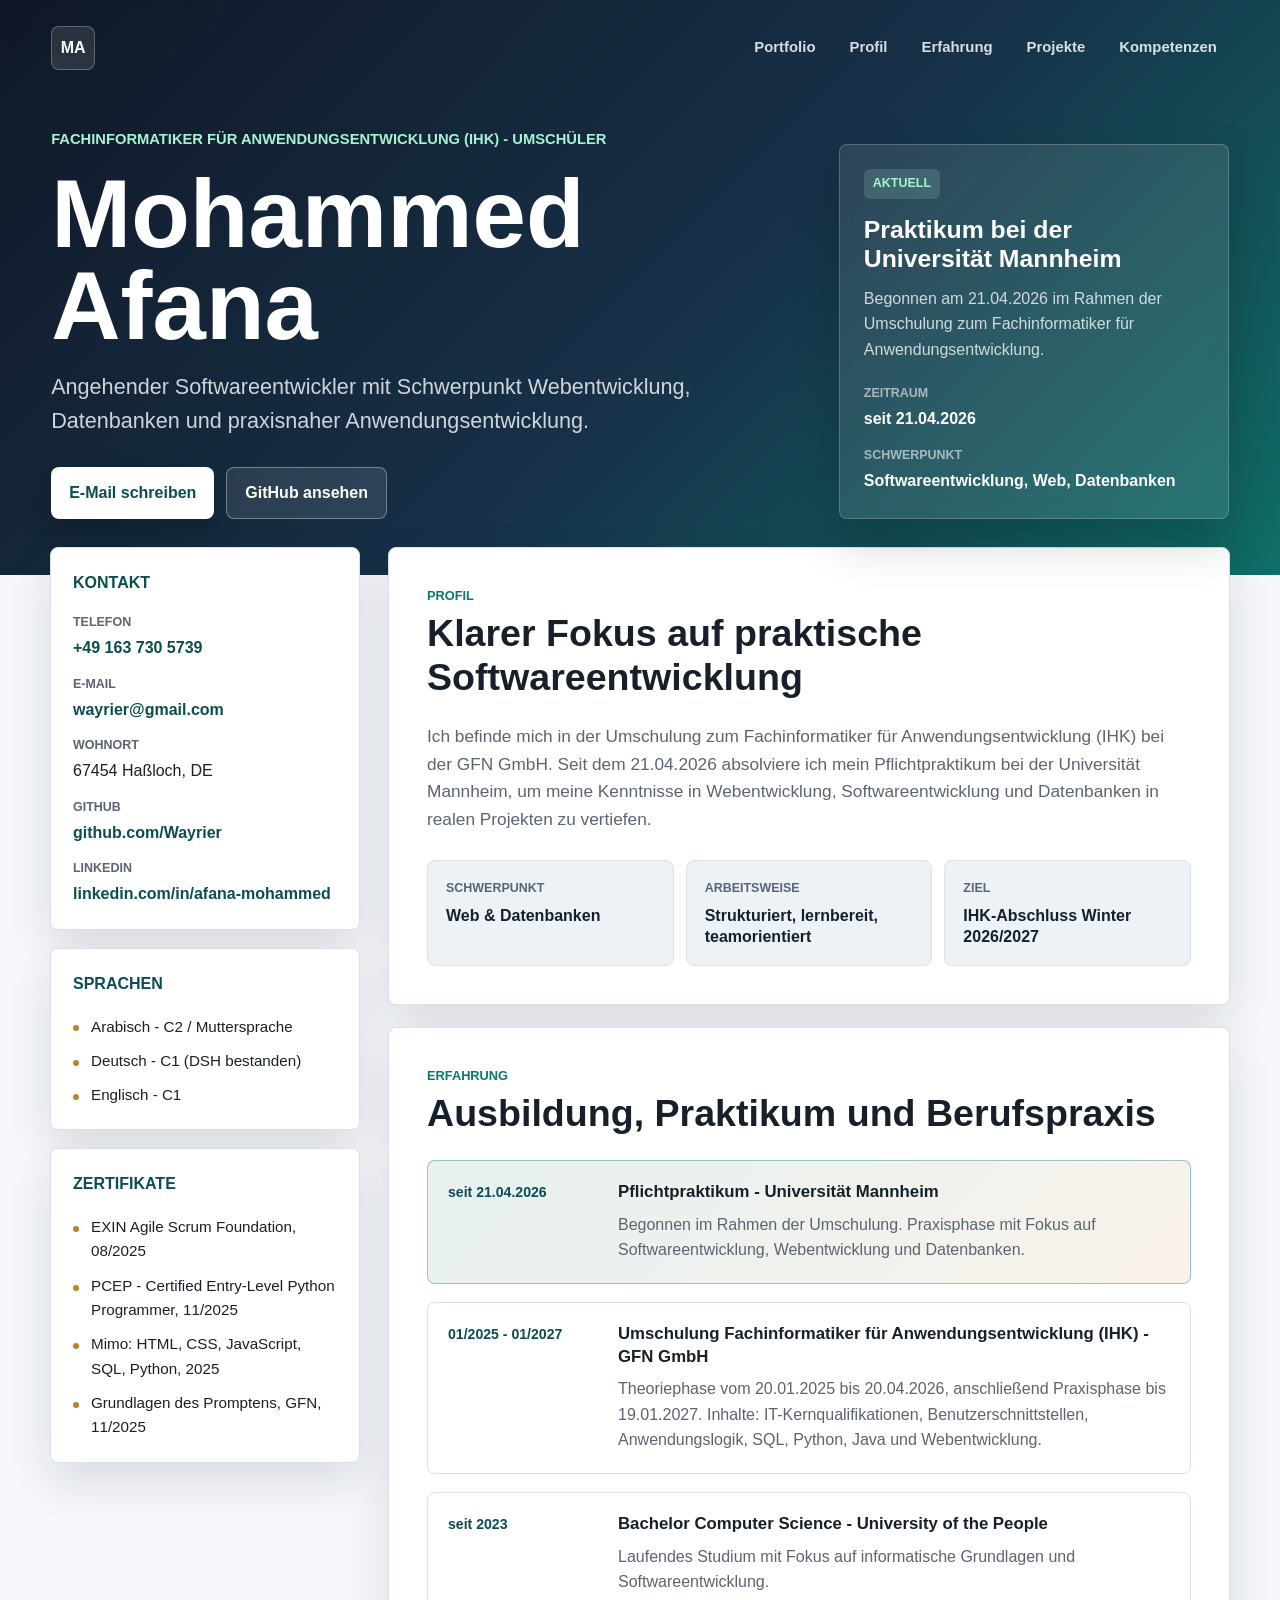
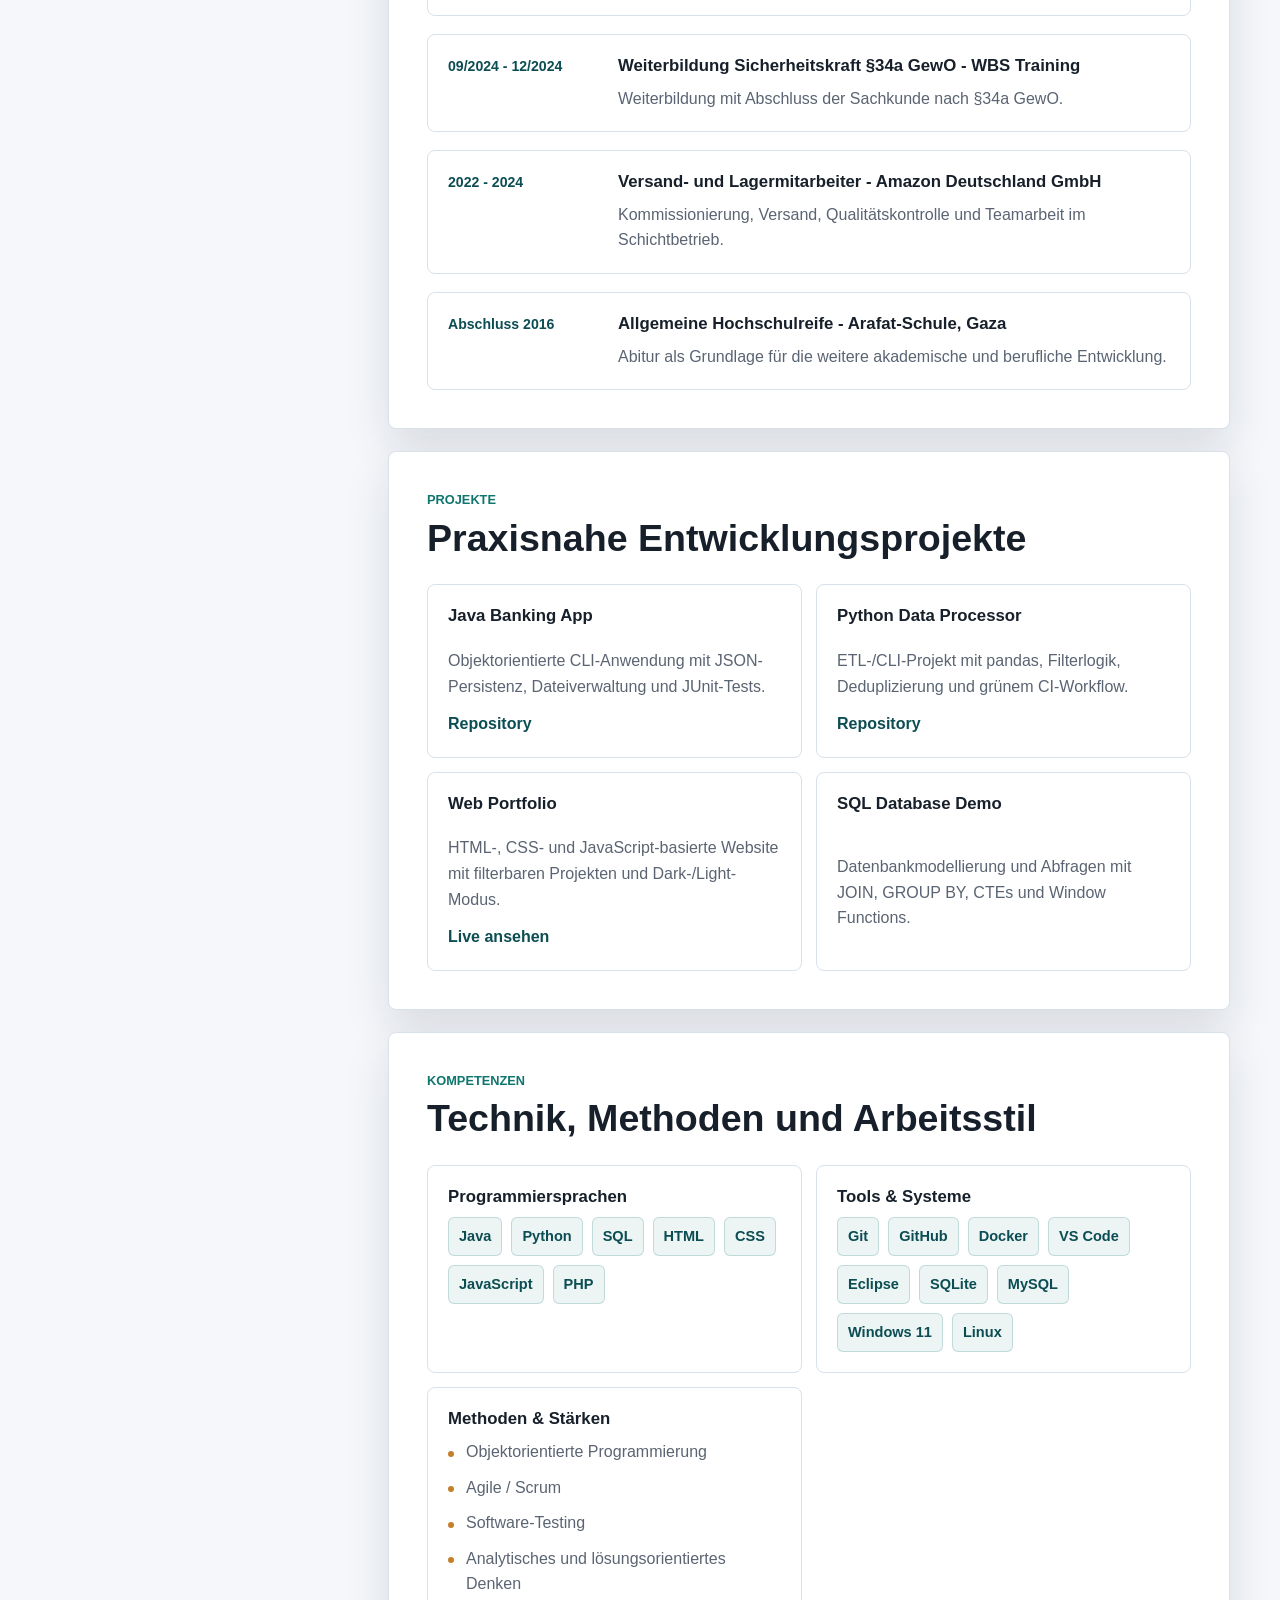
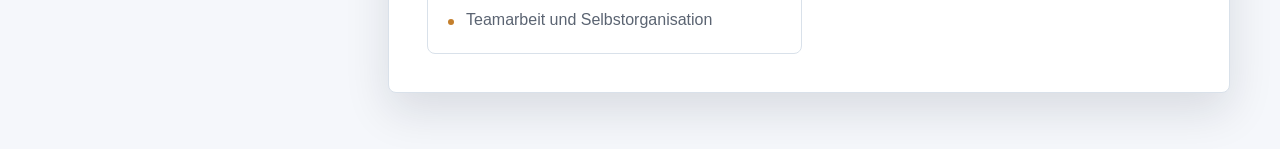
==== lebenslauf.html @ 51e009a4 "Update portfolio and CV" ====
<!DOCTYPE html>
<html lang="de">
<head>
    <meta charset="utf-8">
    <meta name="viewport" content="width=device-width, initial-scale=1.0">
    <meta name="description" content="Moderner Lebenslauf von Mohammed Afana, angehender Fachinformatiker für Anwendungsentwicklung.">
    <title>Lebenslauf | Mohammed Afana</title>
    <link rel="stylesheet" href="lebenslauf.css">
</head>
<body>
    <a class="skip-link" href="#inhalt">Zum Inhalt springen</a>

    <header class="hero">
        <nav class="topbar" aria-label="Hauptnavigation">
            <a class="brand" href="index.html" aria-label="Zurueck zum Portfolio">
                <span>MA</span>
            </a>
            <ul>
                <li><a href="index.html">Portfolio</a></li>
                <li><a href="#profil">Profil</a></li>
                <li><a href="#erfahrung">Erfahrung</a></li>
                <li><a href="#projekte">Projekte</a></li>
                <li><a href="#kompetenzen">Kompetenzen</a></li>
            </ul>
        </nav>

        <div class="hero-grid">
            <div class="hero-copy">
                <p class="role">Fachinformatiker für Anwendungsentwicklung (IHK) - Umschüler</p>
                <h1>Mohammed Afana</h1>
                <p class="hero-text">
                    Angehender Softwareentwickler mit Schwerpunkt Webentwicklung, Datenbanken
                    und praxisnaher Anwendungsentwicklung.
                </p>
                <div class="hero-actions" aria-label="Kontaktaktionen">
                    <a class="button primary" href="mailto:wayrier@gmail.com">E-Mail schreiben</a>
                    <a class="button secondary" href="https://github.com/Wayrier" target="_blank" rel="noreferrer">GitHub ansehen</a>
                </div>
            </div>

            <aside class="current-status" aria-label="Aktuelle Station">
                <span class="status-label">Aktuell</span>
                <h2>Praktikum bei der Universität Mannheim</h2>
                <p>Begonnen am 21.04.2026 im Rahmen der Umschulung zum Fachinformatiker für Anwendungsentwicklung.</p>
                <dl>
                    <div>
                        <dt>Zeitraum</dt>
                        <dd>seit 21.04.2026</dd>
                    </div>
                    <div>
                        <dt>Schwerpunkt</dt>
                        <dd>Softwareentwicklung, Web, Datenbanken</dd>
                    </div>
                </dl>
            </aside>
        </div>
    </header>

    <main id="inhalt" class="page-shell">
        <aside class="sidebar" aria-label="Kurzprofil und Kontakt">
            <section class="panel" id="kontakt">
                <h2>Kontakt</h2>
                <ul class="contact-list">
                    <li><span>Telefon</span><a href="tel:+491637305739">+49 163 730 5739</a></li>
                    <li><span>E-Mail</span><a href="mailto:wayrier@gmail.com">wayrier@gmail.com</a></li>
                    <li><span>Wohnort</span>67454 Haßloch, DE</li>
                    <li><span>GitHub</span><a href="https://github.com/Wayrier" target="_blank" rel="noreferrer">github.com/Wayrier</a></li>
                    <li><span>LinkedIn</span><a href="https://linkedin.com/in/afana-mohammed" target="_blank" rel="noreferrer">linkedin.com/in/afana-mohammed</a></li>
                </ul>
            </section>

            <section class="panel" id="sprachen">
                <h2>Sprachen</h2>
                <ul class="skill-list compact">
                    <li>Arabisch - C2 / Muttersprache</li>
                    <li>Deutsch - C1 (DSH bestanden)</li>
                    <li>Englisch - C1</li>
                </ul>
            </section>

            <section class="panel" id="zertifikate">
                <h2>Zertifikate</h2>
                <ul class="skill-list compact">
                    <li>EXIN Agile Scrum Foundation, 08/2025</li>
                    <li>PCEP - Certified Entry-Level Python Programmer, 11/2025</li>
                    <li>Mimo: HTML, CSS, JavaScript, SQL, Python, 2025</li>
                    <li>Grundlagen des Promptens, GFN, 11/2025</li>
                </ul>
            </section>
        </aside>

        <div class="content">
            <section class="section-block" id="profil">
                <div class="section-heading">
                    <p>Profil</p>
                    <h2>Klarer Fokus auf praktische Softwareentwicklung</h2>
                </div>
                <p class="lead">
                    Ich befinde mich in der Umschulung zum Fachinformatiker für Anwendungsentwicklung
                    (IHK) bei der GFN GmbH. Seit dem 21.04.2026 absolviere ich mein Pflichtpraktikum
                    bei der Universität Mannheim, um meine Kenntnisse in Webentwicklung, Softwareentwicklung
                    und Datenbanken in realen Projekten zu vertiefen.
                </p>
                <div class="highlight-grid">
                    <article>
                        <span>Schwerpunkt</span>
                        <strong>Web & Datenbanken</strong>
                    </article>
                    <article>
                        <span>Arbeitsweise</span>
                        <strong>Strukturiert, lernbereit, teamorientiert</strong>
                    </article>
                    <article>
                        <span>Ziel</span>
                        <strong>IHK-Abschluss Winter 2026/2027</strong>
                    </article>
                </div>
            </section>

            <section class="section-block" id="erfahrung">
                <div class="section-heading">
                    <p>Erfahrung</p>
                    <h2>Ausbildung, Praktikum und Berufspraxis</h2>
                </div>

                <div class="timeline">
                    <article class="timeline-item featured">
                        <time datetime="2026-04-21">seit 21.04.2026</time>
                        <div>
                            <h3>Pflichtpraktikum - Universität Mannheim</h3>
                            <p>Begonnen im Rahmen der Umschulung. Praxisphase mit Fokus auf Softwareentwicklung, Webentwicklung und Datenbanken.</p>
                        </div>
                    </article>

                    <article class="timeline-item">
                        <time datetime="2025-01">01/2025 - 01/2027</time>
                        <div>
                            <h3>Umschulung Fachinformatiker für Anwendungsentwicklung (IHK) - GFN GmbH</h3>
                            <p>Theoriephase vom 20.01.2025 bis 20.04.2026, anschließend Praxisphase bis 19.01.2027. Inhalte: IT-Kernqualifikationen, Benutzerschnittstellen, Anwendungslogik, SQL, Python, Java und Webentwicklung.</p>
                        </div>
                    </article>

                    <article class="timeline-item">
                        <time datetime="2023">seit 2023</time>
                        <div>
                            <h3>Bachelor Computer Science - University of the People</h3>
                            <p>Laufendes Studium mit Fokus auf informatische Grundlagen und Softwareentwicklung.</p>
                        </div>
                    </article>

                    <article class="timeline-item">
                        <time datetime="2024-09">09/2024 - 12/2024</time>
                        <div>
                            <h3>Weiterbildung Sicherheitskraft §34a GewO - WBS Training</h3>
                            <p>Weiterbildung mit Abschluss der Sachkunde nach §34a GewO.</p>
                        </div>
                    </article>

                    <article class="timeline-item">
                        <time datetime="2022">2022 - 2024</time>
                        <div>
                            <h3>Versand- und Lagermitarbeiter - Amazon Deutschland GmbH</h3>
                            <p>Kommissionierung, Versand, Qualitätskontrolle und Teamarbeit im Schichtbetrieb.</p>
                        </div>
                    </article>

                    <article class="timeline-item">
                        <time datetime="2016">Abschluss 2016</time>
                        <div>
                            <h3>Allgemeine Hochschulreife - Arafat-Schule, Gaza</h3>
                            <p>Abitur als Grundlage für die weitere akademische und berufliche Entwicklung.</p>
                        </div>
                    </article>
                </div>
            </section>

            <section class="section-block" id="projekte">
                <div class="section-heading">
                    <p>Projekte</p>
                    <h2>Praxisnahe Entwicklungsprojekte</h2>
                </div>

                <div class="project-grid">
                    <article class="project-card">
                        <h3>Java Banking App</h3>
                        <p>Objektorientierte CLI-Anwendung mit JSON-Persistenz, Dateiverwaltung und JUnit-Tests.</p>
                        <a href="https://github.com/Wayrier/java-banking-app" target="_blank" rel="noreferrer">Repository</a>
                    </article>

                    <article class="project-card">
                        <h3>Python Data Processor</h3>
                        <p>ETL-/CLI-Projekt mit pandas, Filterlogik, Deduplizierung und grünem CI-Workflow.</p>
                        <a href="https://github.com/Wayrier/Python-Data-Processor" target="_blank" rel="noreferrer">Repository</a>
                    </article>

                    <article class="project-card">
                        <h3>Web Portfolio</h3>
                        <p>HTML-, CSS- und JavaScript-basierte Website mit filterbaren Projekten und Dark-/Light-Modus.</p>
                        <a href="https://wayrier.github.io/Web-Project" target="_blank" rel="noreferrer">Live ansehen</a>
                    </article>

                    <article class="project-card">
                        <h3>SQL Database Demo</h3>
                        <p>Datenbankmodellierung und Abfragen mit JOIN, GROUP BY, CTEs und Window Functions.</p>
                    </article>
                </div>
            </section>

            <section class="section-block" id="kompetenzen">
                <div class="section-heading">
                    <p>Kompetenzen</p>
                    <h2>Technik, Methoden und Arbeitsstil</h2>
                </div>

                <div class="competency-grid">
                    <article>
                        <h3>Programmiersprachen</h3>
                        <ul class="tag-list">
                            <li>Java</li>
                            <li>Python</li>
                            <li>SQL</li>
                            <li>HTML</li>
                            <li>CSS</li>
                            <li>JavaScript</li>
                            <li>PHP</li>
                        </ul>
                    </article>

                    <article>
                        <h3>Tools & Systeme</h3>
                        <ul class="tag-list">
                            <li>Git</li>
                            <li>GitHub</li>
                            <li>Docker</li>
                            <li>VS Code</li>
                            <li>Eclipse</li>
                            <li>SQLite</li>
                            <li>MySQL</li>
                            <li>Windows 11</li>
                            <li>Linux</li>
                        </ul>
                    </article>

                    <article>
                        <h3>Methoden & Stärken</h3>
                        <ul class="skill-list">
                            <li>Objektorientierte Programmierung</li>
                            <li>Agile / Scrum</li>
                            <li>Software-Testing</li>
                            <li>Analytisches und lösungsorientiertes Denken</li>
                            <li>Teamarbeit und Selbstorganisation</li>
                        </ul>
                    </article>
                </div>
            </section>
        </div>
    </main>
</body>
</html>
---- lebenslauf.css ----
:root {
    --bg: #f5f7fb;
    --surface: #ffffff;
    --surface-muted: #edf2f7;
    --ink: #17202a;
    --muted: #5b6472;
    --line: #d9e1ea;
    --accent: #0f766e;
    --accent-dark: #0b4d52;
    --accent-warm: #c47f2c;
    --hero: #111827;
    --hero-soft: #17324a;
    --shadow: 0 18px 45px rgba(15, 23, 42, 0.12);
}

* {
    box-sizing: border-box;
}

html {
    scroll-behavior: smooth;
}

body {
    min-width: 320px;
    margin: 0;
    background:
        linear-gradient(180deg, rgba(15, 118, 110, 0.08), rgba(245, 247, 251, 0) 380px),
        var(--bg);
    color: var(--ink);
    font-family: "Segoe UI", Arial, sans-serif;
    line-height: 1.6;
}

a {
    color: inherit;
}

.skip-link {
    position: absolute;
    left: 16px;
    top: -48px;
    z-index: 10;
    padding: 10px 14px;
    border-radius: 6px;
    background: var(--surface);
    color: var(--ink);
    text-decoration: none;
    box-shadow: var(--shadow);
    transition: top 160ms ease;
}

.skip-link:focus {
    top: 16px;
}

.hero {
    background:
        linear-gradient(135deg, rgba(17, 24, 39, 0.98), rgba(23, 50, 74, 0.96) 55%, rgba(15, 118, 110, 0.92)),
        var(--hero);
    color: #fff;
    padding: 26px clamp(18px, 4vw, 54px) 56px;
}

.topbar {
    display: flex;
    align-items: center;
    justify-content: space-between;
    gap: 24px;
    max-width: 1180px;
    margin: 0 auto 58px;
}

.brand {
    display: inline-flex;
    width: 44px;
    height: 44px;
    align-items: center;
    justify-content: center;
    border: 1px solid rgba(255, 255, 255, 0.26);
    border-radius: 8px;
    background: rgba(255, 255, 255, 0.11);
    color: #fff;
    font-weight: 800;
    letter-spacing: 0;
    text-decoration: none;
}

.topbar ul {
    display: flex;
    flex-wrap: wrap;
    justify-content: flex-end;
    gap: 10px;
    padding: 0;
    margin: 0;
    list-style: none;
}

.topbar a:not(.brand) {
    display: inline-flex;
    min-height: 38px;
    align-items: center;
    padding: 8px 12px;
    border-radius: 8px;
    color: rgba(255, 255, 255, 0.84);
    font-size: 0.93rem;
    font-weight: 600;
    text-decoration: none;
}

.topbar a:not(.brand):hover,
.topbar a:not(.brand):focus-visible {
    background: rgba(255, 255, 255, 0.12);
    color: #fff;
    outline: none;
}

.hero-grid {
    display: grid;
    grid-template-columns: minmax(0, 1fr) minmax(300px, 390px);
    gap: clamp(28px, 6vw, 72px);
    align-items: end;
    max-width: 1180px;
    margin: 0 auto;
}

.role {
    margin: 0 0 16px;
    color: #a7f3d0;
    font-size: 0.92rem;
    font-weight: 700;
    text-transform: uppercase;
}

h1,
h2,
h3,
p {
    margin-top: 0;
}

h1 {
    max-width: 780px;
    margin-bottom: 18px;
    font-size: clamp(3rem, 8vw, 6rem);
    line-height: 0.96;
    letter-spacing: 0;
}

.hero-text {
    max-width: 690px;
    margin-bottom: 28px;
    color: rgba(255, 255, 255, 0.8);
    font-size: clamp(1.05rem, 2vw, 1.35rem);
}

.hero-actions {
    display: flex;
    flex-wrap: wrap;
    gap: 12px;
}

.button {
    display: inline-flex;
    min-height: 46px;
    align-items: center;
    justify-content: center;
    padding: 12px 18px;
    border-radius: 8px;
    font-weight: 750;
    text-decoration: none;
    transition: transform 160ms ease, box-shadow 160ms ease, background 160ms ease;
}

.button:hover,
.button:focus-visible {
    transform: translateY(-2px);
    outline: none;
}

.button.primary {
    background: #ffffff;
    color: var(--accent-dark);
    box-shadow: 0 12px 28px rgba(0, 0, 0, 0.2);
}

.button.secondary {
    border: 1px solid rgba(255, 255, 255, 0.34);
    background: rgba(255, 255, 255, 0.1);
    color: #fff;
}

.current-status {
    padding: 24px;
    border: 1px solid rgba(255, 255, 255, 0.2);
    border-radius: 8px;
    background: rgba(255, 255, 255, 0.1);
    box-shadow: 0 22px 50px rgba(0, 0, 0, 0.2);
    backdrop-filter: blur(12px);
}

.status-label {
    display: inline-flex;
    margin-bottom: 16px;
    padding: 5px 9px;
    border-radius: 6px;
    background: rgba(167, 243, 208, 0.16);
    color: #a7f3d0;
    font-size: 0.78rem;
    font-weight: 800;
    text-transform: uppercase;
}

.current-status h2 {
    margin-bottom: 12px;
    font-size: 1.55rem;
    line-height: 1.18;
}

.current-status p {
    margin-bottom: 22px;
    color: rgba(255, 255, 255, 0.78);
}

.current-status dl {
    display: grid;
    gap: 14px;
    margin: 0;
}

.current-status div {
    display: grid;
    gap: 2px;
}

.current-status dt {
    color: rgba(255, 255, 255, 0.58);
    font-size: 0.78rem;
    font-weight: 700;
    text-transform: uppercase;
}

.current-status dd {
    margin: 0;
    color: #fff;
    font-weight: 700;
}

.page-shell {
    display: grid;
    grid-template-columns: 310px minmax(0, 1fr);
    gap: 28px;
    width: min(1180px, calc(100% - 36px));
    margin: -28px auto 56px;
    align-items: start;
}

.sidebar {
    display: grid;
    gap: 18px;
    position: sticky;
    top: 18px;
}

.panel,
.section-block {
    border: 1px solid var(--line);
    border-radius: 8px;
    background: var(--surface);
    box-shadow: var(--shadow);
}

.panel {
    padding: 22px;
}

.panel h2 {
    margin-bottom: 18px;
    color: var(--accent-dark);
    font-size: 1rem;
    text-transform: uppercase;
}

.contact-list,
.skill-list,
.tag-list {
    padding: 0;
    margin: 0;
    list-style: none;
}

.contact-list {
    display: grid;
    gap: 14px;
}

.contact-list li {
    display: grid;
    gap: 2px;
    color: var(--ink);
    overflow-wrap: anywhere;
}

.contact-list span {
    color: var(--muted);
    font-size: 0.78rem;
    font-weight: 750;
    text-transform: uppercase;
}

.contact-list a,
.project-card a {
    color: var(--accent-dark);
    font-weight: 750;
    text-decoration: none;
}

.contact-list a:hover,
.project-card a:hover {
    color: var(--accent);
    text-decoration: underline;
}

.skill-list {
    display: grid;
    gap: 10px;
}

.skill-list li {
    position: relative;
    padding-left: 18px;
    color: var(--muted);
}

.skill-list li::before {
    content: "";
    position: absolute;
    left: 0;
    top: 0.72em;
    width: 6px;
    height: 6px;
    border-radius: 50%;
    background: var(--accent-warm);
}

.skill-list.compact li {
    color: var(--ink);
    font-size: 0.95rem;
}

.content {
    display: grid;
    gap: 22px;
}

.section-block {
    padding: clamp(24px, 4vw, 38px);
}

.section-heading {
    display: grid;
    gap: 6px;
    margin-bottom: 24px;
}

.section-heading p {
    margin: 0;
    color: var(--accent);
    font-size: 0.8rem;
    font-weight: 850;
    text-transform: uppercase;
}

.section-heading h2 {
    margin: 0;
    color: var(--ink);
    font-size: clamp(1.65rem, 3vw, 2.35rem);
    line-height: 1.16;
}

.lead {
    max-width: 820px;
    color: var(--muted);
    font-size: 1.08rem;
}

.highlight-grid {
    display: grid;
    grid-template-columns: repeat(3, minmax(0, 1fr));
    gap: 12px;
    margin-top: 26px;
}

.highlight-grid article {
    padding: 18px;
    border: 1px solid var(--line);
    border-radius: 8px;
    background: var(--surface-muted);
}

.highlight-grid span {
    display: block;
    margin-bottom: 6px;
    color: var(--muted);
    font-size: 0.78rem;
    font-weight: 800;
    text-transform: uppercase;
}

.highlight-grid strong {
    display: block;
    line-height: 1.32;
}

.timeline {
    display: grid;
    gap: 18px;
}

.timeline-item {
    display: grid;
    grid-template-columns: 150px minmax(0, 1fr);
    gap: 20px;
    padding: 20px;
    border: 1px solid var(--line);
    border-radius: 8px;
    background: #fff;
}

.timeline-item.featured {
    border-color: rgba(15, 118, 110, 0.36);
    background: linear-gradient(135deg, rgba(15, 118, 110, 0.1), rgba(196, 127, 44, 0.1));
}

.timeline-item time {
    color: var(--accent-dark);
    font-size: 0.88rem;
    font-weight: 850;
}

.timeline-item h3,
.project-card h3,
.competency-grid h3 {
    margin-bottom: 8px;
    color: var(--ink);
    font-size: 1.05rem;
    line-height: 1.35;
}

.timeline-item p,
.project-card p {
    margin-bottom: 0;
    color: var(--muted);
}

.project-grid,
.competency-grid {
    display: grid;
    grid-template-columns: repeat(2, minmax(0, 1fr));
    gap: 14px;
}

.project-card,
.competency-grid article {
    padding: 20px;
    border: 1px solid var(--line);
    border-radius: 8px;
    background: var(--surface);
}

.project-card {
    display: grid;
    gap: 12px;
}

.tag-list {
    display: flex;
    flex-wrap: wrap;
    gap: 9px;
}

.tag-list li {
    padding: 7px 10px;
    border: 1px solid rgba(15, 118, 110, 0.2);
    border-radius: 6px;
    background: rgba(15, 118, 110, 0.08);
    color: var(--accent-dark);
    font-size: 0.91rem;
    font-weight: 750;
}

@media (max-width: 920px) {
    .hero-grid,
    .page-shell {
        grid-template-columns: 1fr;
    }

    .topbar {
        align-items: flex-start;
        margin-bottom: 42px;
    }

    .sidebar {
        position: static;
        grid-template-columns: repeat(3, minmax(0, 1fr));
    }
}

@media (max-width: 720px) {
    .hero {
        padding-bottom: 42px;
    }

    .topbar,
    .hero-actions {
        align-items: stretch;
    }

    .topbar {
        flex-direction: column;
    }

    .topbar ul {
        justify-content: flex-start;
    }

    .button {
        width: 100%;
    }

    .page-shell {
        width: min(100% - 24px, 1180px);
        margin-top: -18px;
    }

    .sidebar,
    .highlight-grid,
    .project-grid,
    .competency-grid {
        grid-template-columns: 1fr;
    }

    .timeline-item {
        grid-template-columns: 1fr;
        gap: 10px;
    }
}

@media (max-width: 460px) {
    h1 {
        font-size: 2.55rem;
    }

    .hero {
        padding-left: 14px;
        padding-right: 14px;
    }

    .topbar ul {
        gap: 6px;
    }

    .topbar a:not(.brand) {
        padding: 8px 9px;
        font-size: 0.86rem;
    }

    .current-status,
    .panel,
    .section-block,
    .timeline-item,
    .project-card,
    .competency-grid article {
        padding: 18px;
    }
}

@media print {
    body {
        background: #fff;
        color: #000;
    }

    .skip-link,
    .topbar,
    .hero-actions {
        display: none;
    }

    .hero {
        padding: 28px 0;
        background: #fff;
        color: #000;
    }

    .hero-grid,
    .page-shell,
    .sidebar,
    .project-grid,
    .competency-grid,
    .highlight-grid {
        display: block;
    }

    .page-shell {
        width: 100%;
        margin: 0;
    }

    .panel,
    .section-block,
    .current-status,
    .timeline-item,
    .project-card,
    .competency-grid article,
    .highlight-grid article {
        box-shadow: none;
        break-inside: avoid;
    }
}
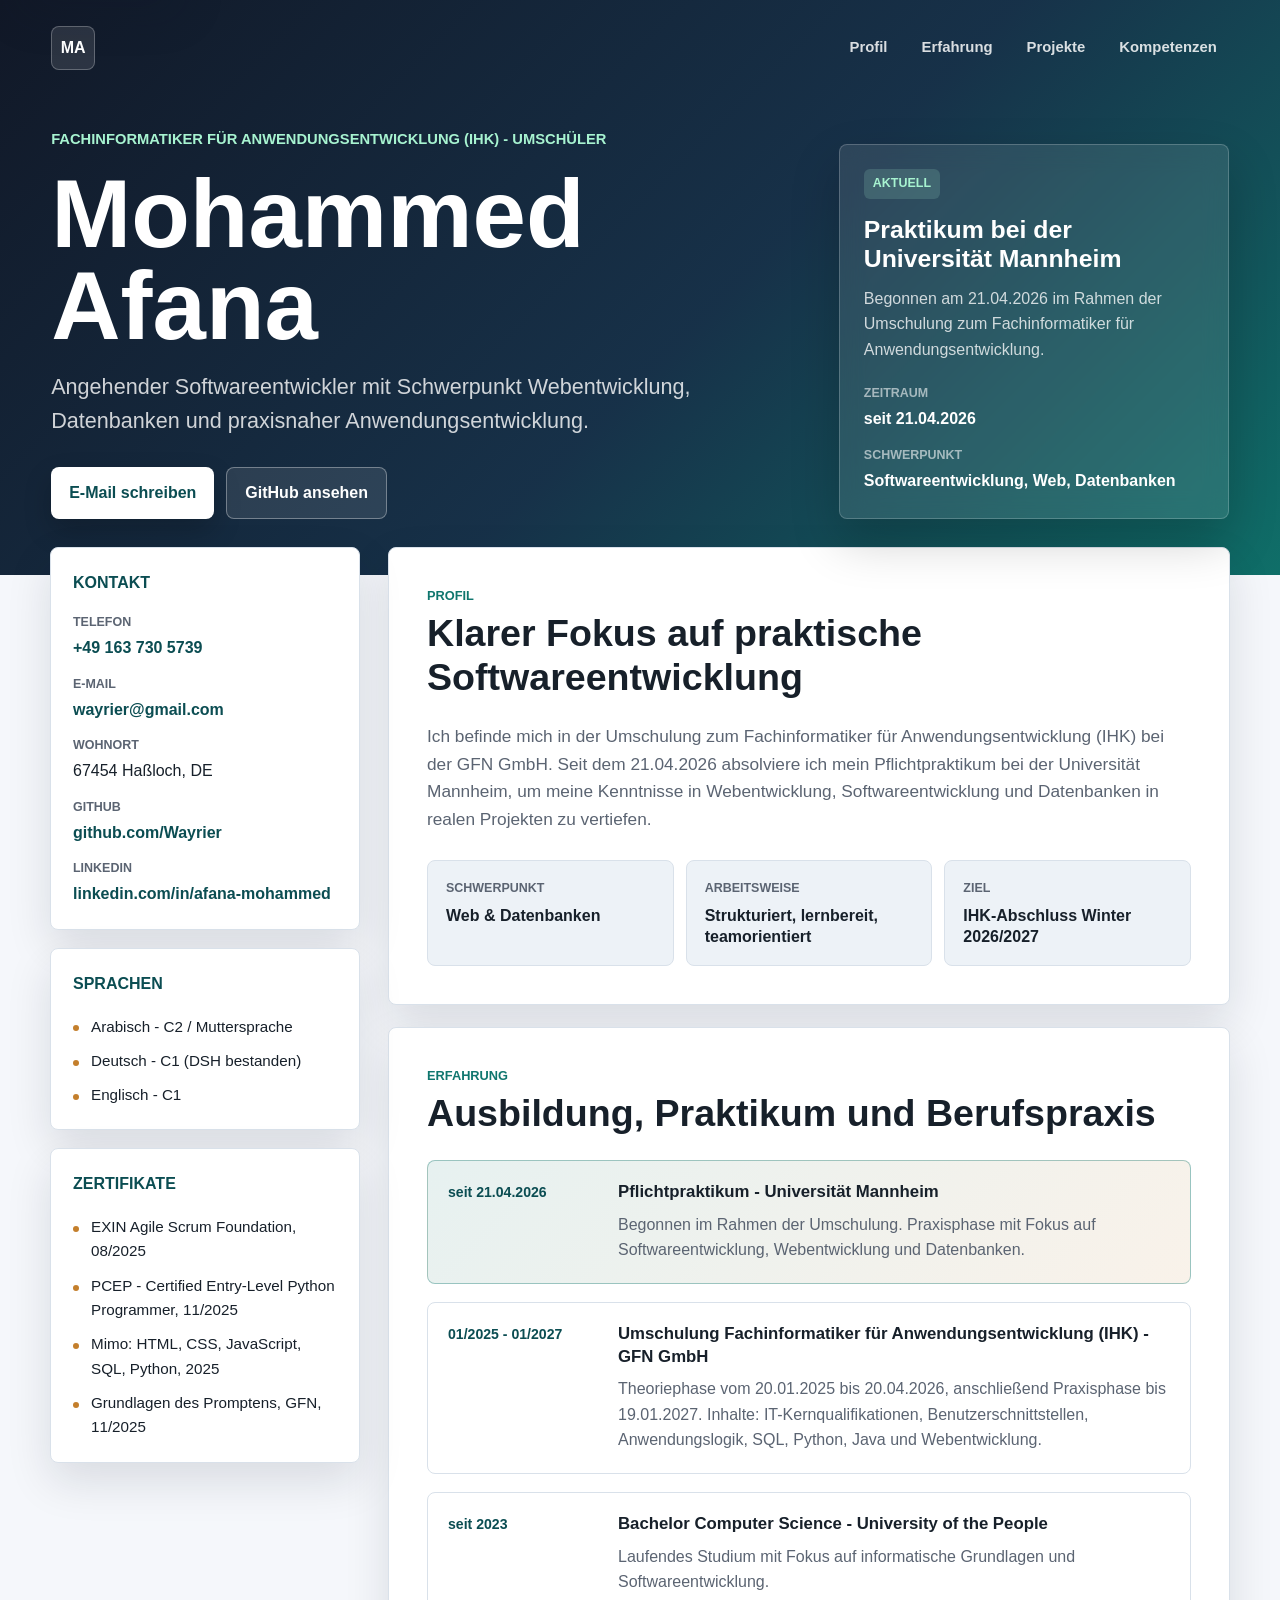
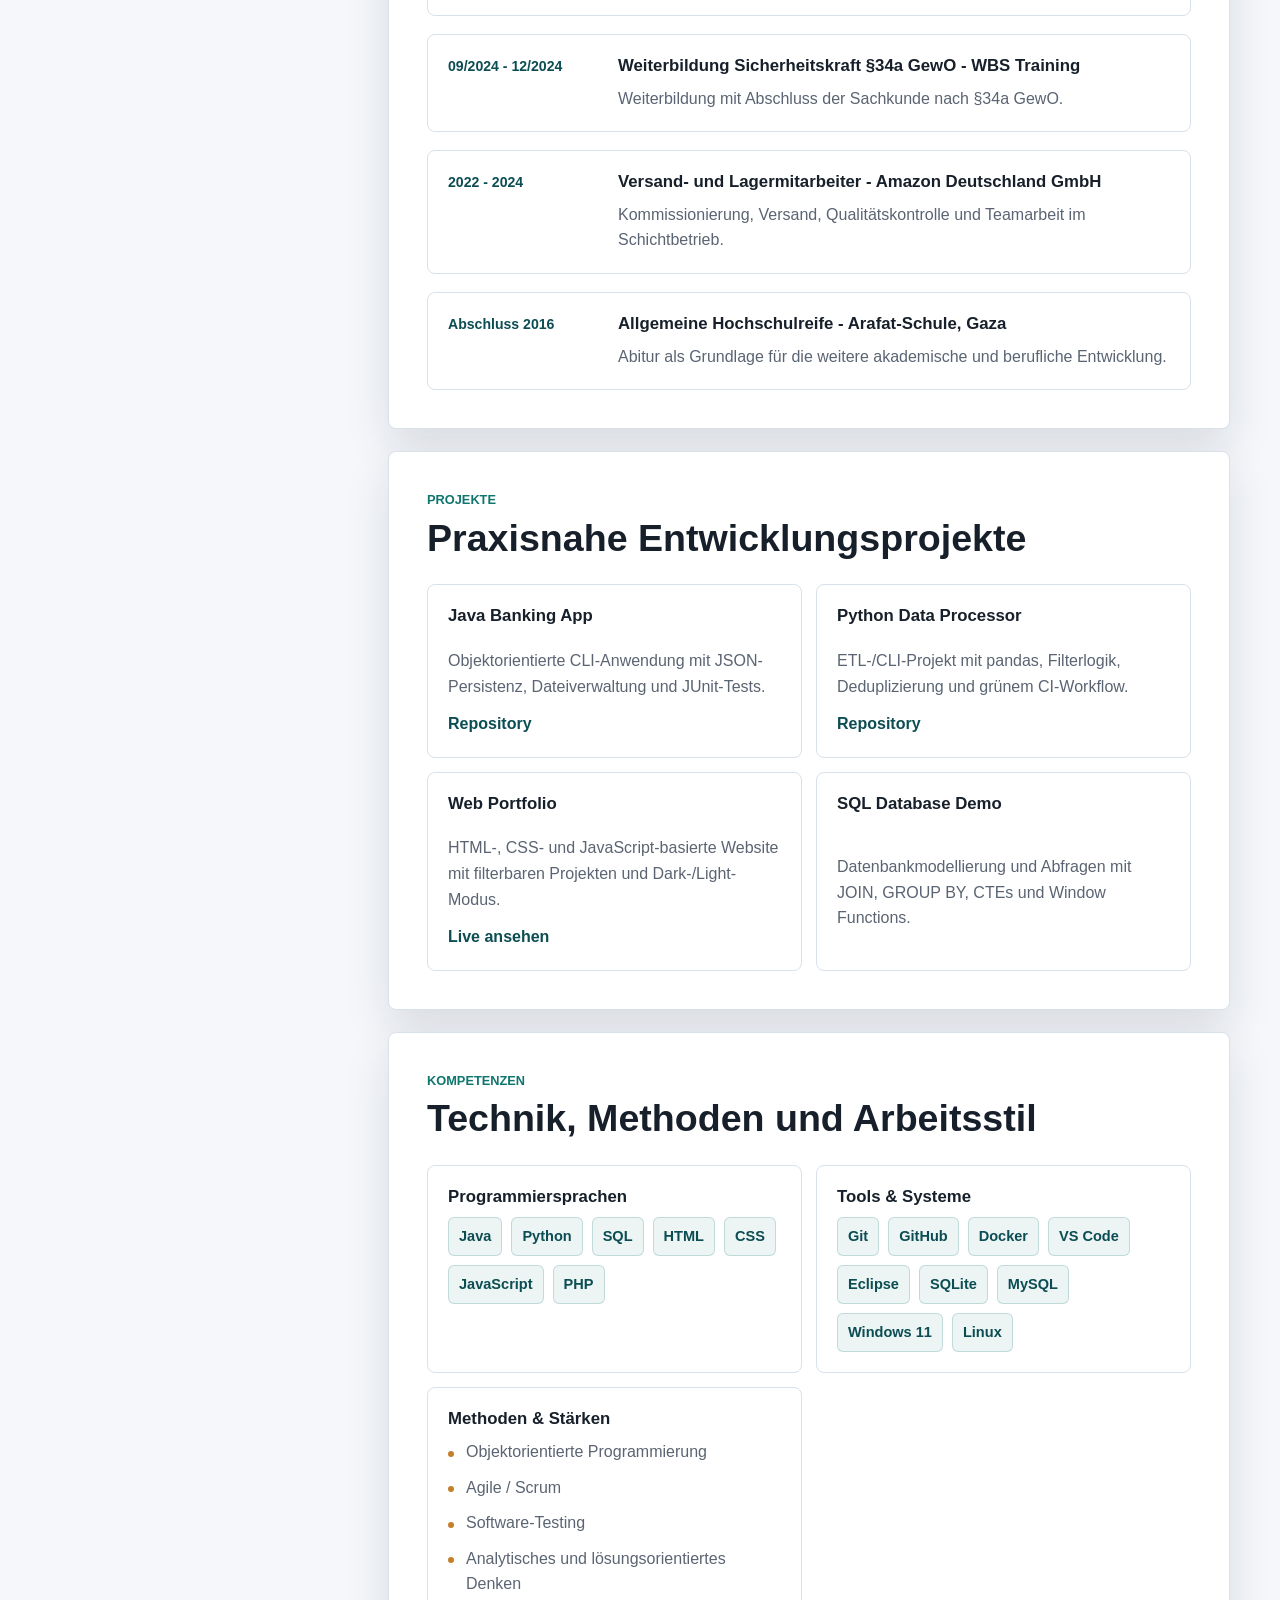
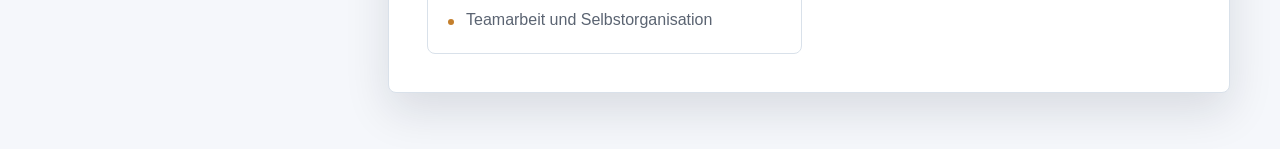
==== commit ff8bbda4: "Show CV as landing page" ====
--- a/lebenslauf.html
+++ b/lebenslauf.html
@@ -12,11 +12,10 @@
 
     <header class="hero">
         <nav class="topbar" aria-label="Hauptnavigation">
-            <a class="brand" href="index.html" aria-label="Zurueck zum Portfolio">
+            <a class="brand" href="#profil" aria-label="Mohammed Afana">
                 <span>MA</span>
             </a>
             <ul>
-                <li><a href="index.html">Portfolio</a></li>
                 <li><a href="#profil">Profil</a></li>
                 <li><a href="#erfahrung">Erfahrung</a></li>
                 <li><a href="#projekte">Projekte</a></li>
